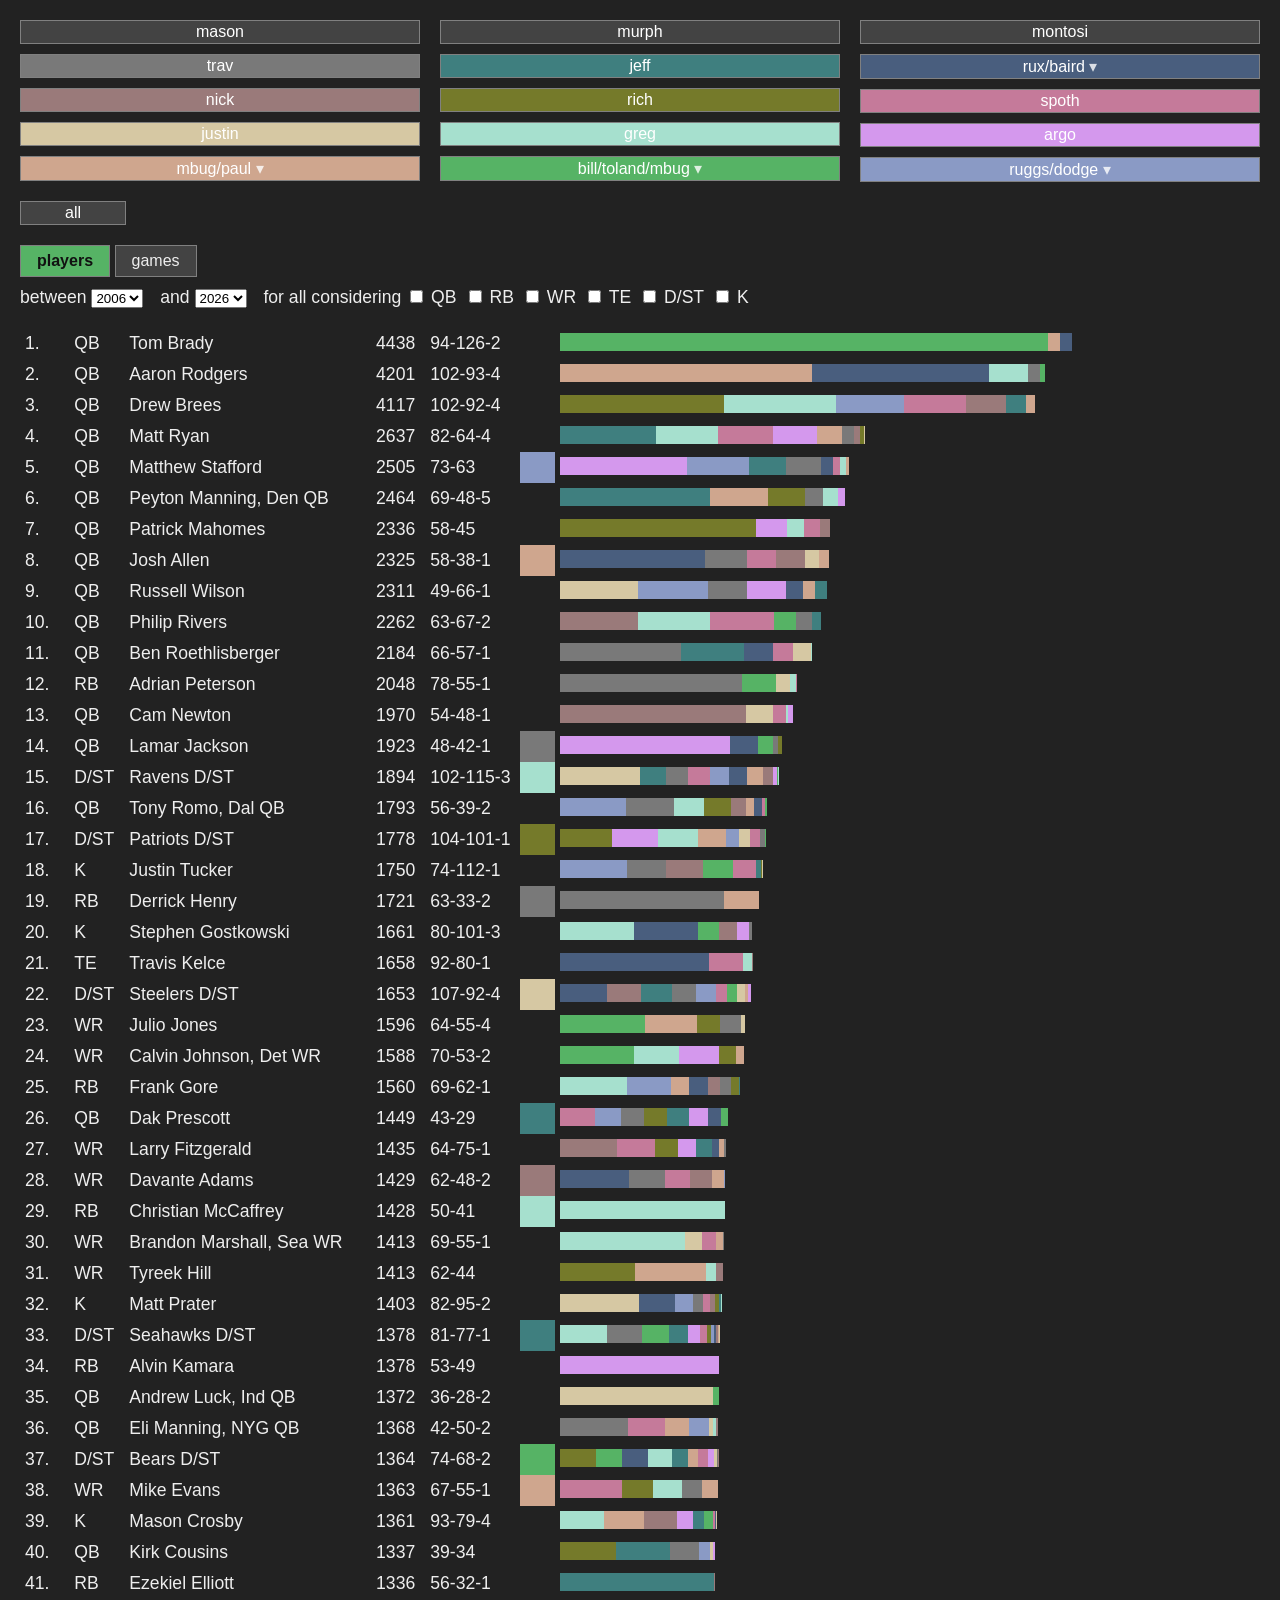
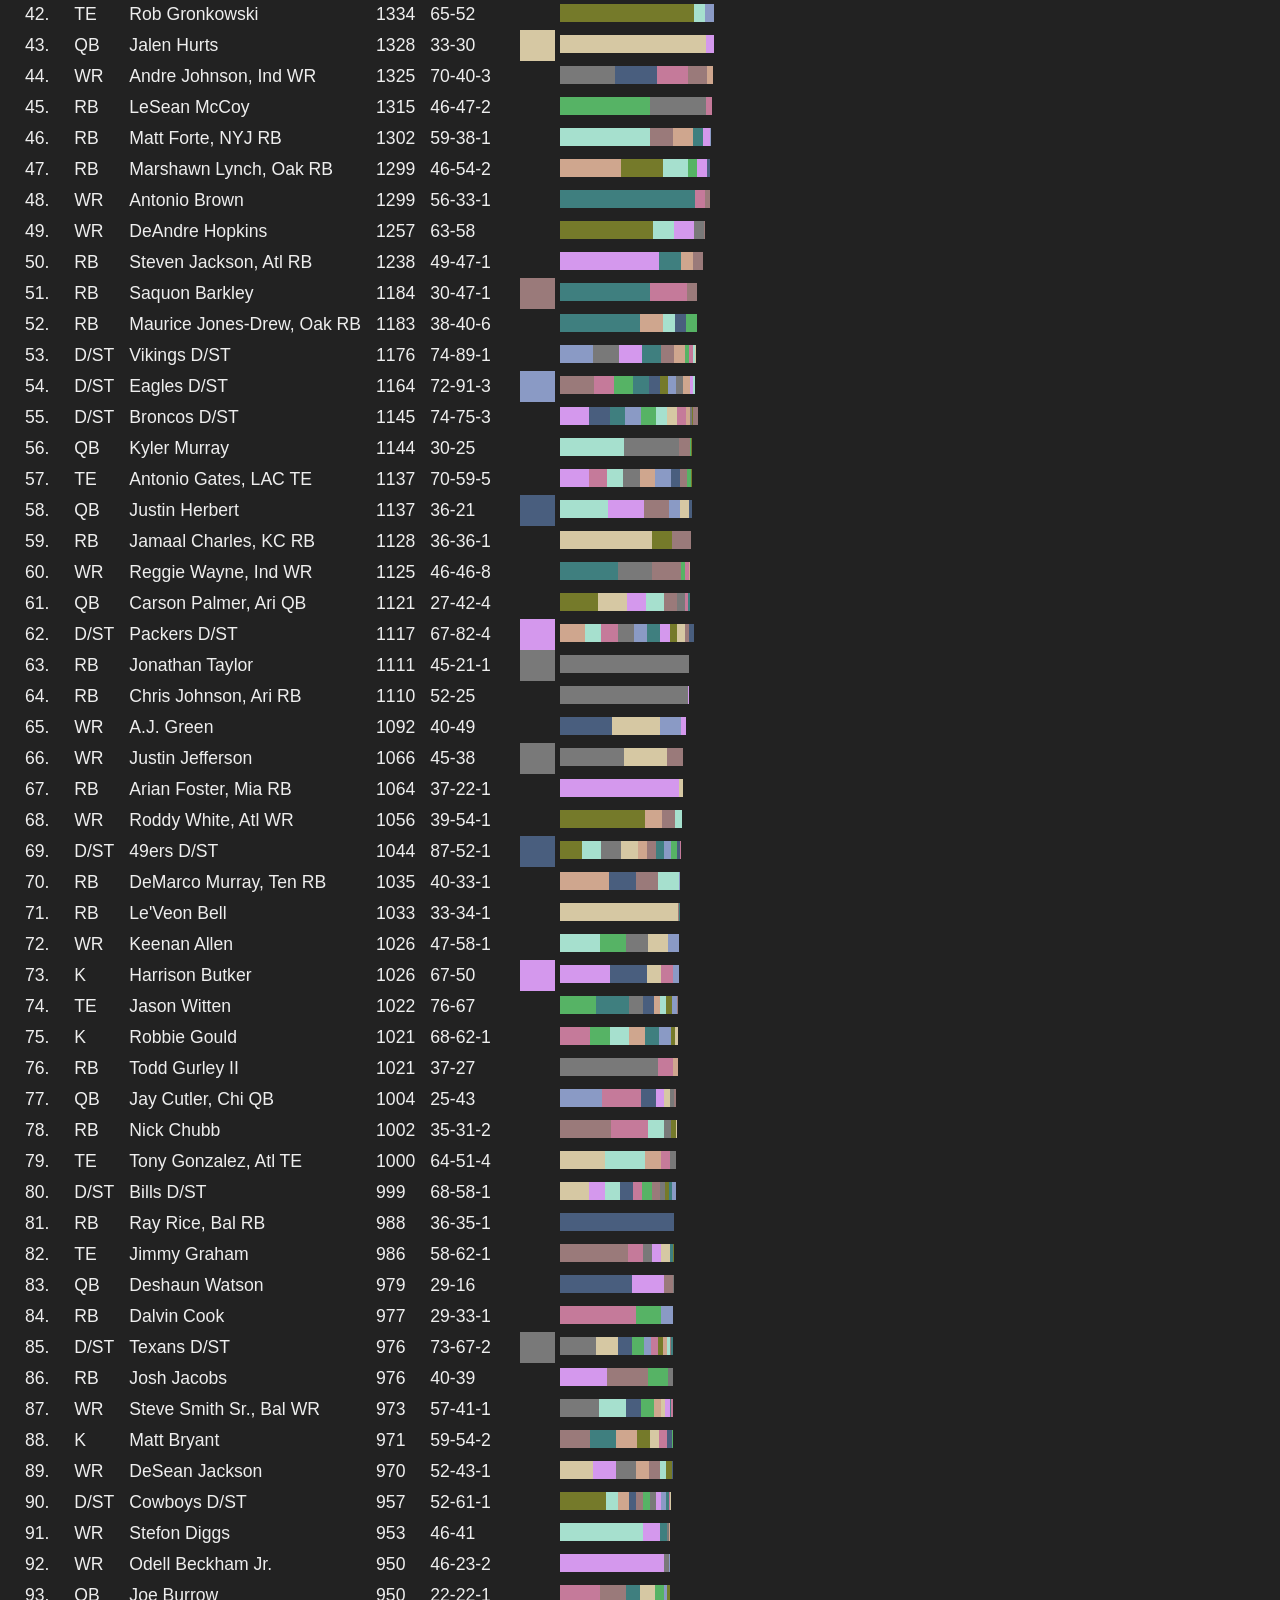
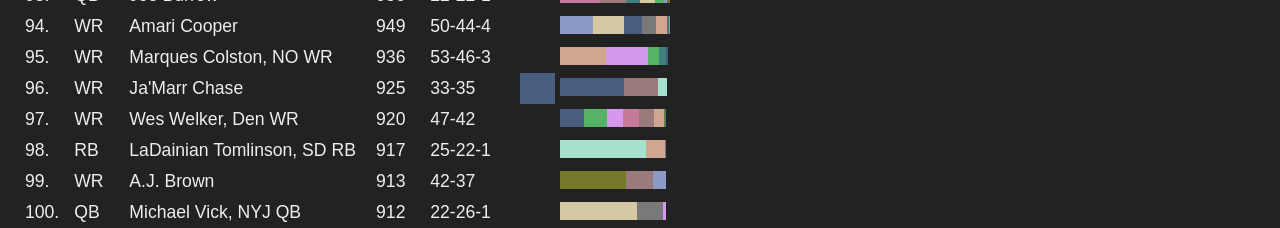
==== ocl/index.html @ f7485cd2 "adding ocl to wishdrops !!" ====
<!DOCTYPE html>
<html lang="en-US">
<head>
    <meta charset="utf-8"/>
    <title>OCL</title>
    <link rel="stylesheet" type="text/css" href="style.css"/>
</head>
<body>

<div class="teams" id="teams"></div>

<div class="clickable" id="all-teams">all</div>

<div class="mode-toggle">
    <button type="button" class="mode-btn active" id="mode-players">players</button>
    <button type="button" class="mode-btn" id="mode-games">games</button>
</div>

<div class="criteria">
    between <select id="start-season"></select>
    and <select id="end-season"></select>
    for <span id="team-name">all</span>

    <span id="players-filters">
        considering
        <span id="positions"></span>
    </span>

    <span id="games-filters" style="display:none">
        outcome
        <select id="outcome-filter">
            <option value="">any</option>
            <option value="win">win</option>
            <option value="loss">loss</option>
            <option value="tie">tie</option>
        </select>
        ruxbee <select id="ruxbee-filter"></select>
        bugton <select id="bugton-filter"></select>
        <label><input type="checkbox" id="multi-week-filter"> 2wk incl</label>
        sort by
        <select id="sort-filter">
            <option value="points_desc">points (high to low)</option>
            <option value="points_asc">points (low to high)</option>
            <option value="margin_desc">margin of victory</option>
            <option value="total_desc">total points</option>
        </select>
    </span>
</div>

<div id="results" class="stat-table"></div>
<div id="games-results"></div>

<div id="feature-background">
    <div id="feature">
        <div class="player-header" id="player-header"></div>
        <div class="grid" id="player-grid"></div>
    </div>
</div>

<div id="game-background">
    <div id="game">
        <div class="game-header" id="game-header"></div>
        <div class="game-table game-home game-team" id="game-home"></div>
        <div class="game-table game-away game-team" id="game-away"></div>
    </div>
</div>

<script src="app.js"></script>
</body>
</html>
---- ocl/style.css ----
html, body {
    height: 100%;
    margin: 0;
    font-family: sans-serif;
    color: #eee;
    background: #222;
}

div.teams {
    -webkit-column-count: 3;
    -moz-column-count: 3;
    column-count: 3;
    -webkit-column-gap: 20px;
    -moz-column-gap: 20px;
    column-gap: 20px;
    margin: 20px 20px 10px 20px;
    text-align: center;
}

div.clickable {
    border: 1px solid gray;
    background-color: rgba(100, 100, 100, 0.5);
    text-align: center;
    padding: 2px;
    margin-bottom: 10px;
    color: #fff;
}

div.clickable:hover, div.stat-row:hover, div.game-summary:hover, div.game-col-player:hover {
    border: 1px solid #ddd;
    cursor: pointer;
}

span.owner-dropdown-arrow {
    opacity: 0.8;
}

span.owner-dropdown-arrow:hover {
    opacity: 1;
}

div.owner-dropdown-menu {
    position: fixed;
    z-index: 5;
    background-color: #333;
    border: 1px solid #666;
    border-radius: 3px;
    margin-top: 2px;
    text-align: left;
}

div.owner-dropdown-item {
    padding: 6px 10px;
    color: #eee;
    white-space: nowrap;
}

div.owner-dropdown-item:hover {
    background-color: rgba(100, 100, 100, 0.5);
    cursor: pointer;
}

#all-teams {
    width: 100px;
    margin: 0 20px 10px 20px;
}

div.criteria {
    margin: 10px 20px;
    font-size: 1.1em;
}

div.criteria label {
    margin-right: 8px;
}

div.criteria select {
    margin-right: 12px;
}

.mode-toggle {
    margin: 20px 20px 0 20px;
}

button.mode-btn {
    background-color: rgba(100, 100, 100, 0.5);
    color: #eee;
    border: 1px solid gray;
    padding: 6px 16px;
    font-size: 1em;
    cursor: pointer;
}

button.mode-btn.active {
    background-color: #56b365;
    color: #111;
    font-weight: bold;
}

#games-results {
    margin: 20px;
}

details.game-entry {
    border: 1px solid #444;
    margin-bottom: 6px;
    border-radius: 4px;
    overflow: hidden;
}

details.game-entry summary {
    display: grid;
    grid-template-columns: 320px 130px 140px;
    align-items: center;
    column-gap: 12px;
    width: 100%;
    padding: 8px 10px;
    cursor: pointer;
    list-style: none;
    font-size: 1.05em;
    box-sizing: border-box;
}

details.game-entry summary::-webkit-details-marker {
    display: none;
}

details.game-entry summary:hover {
    background-color: rgba(100, 100, 100, 0.35);
}

div.game-summary-col {
    overflow: hidden;
    text-overflow: ellipsis;
    white-space: nowrap;
}

span.owner-chip {
    display: inline-flex;
    align-items: center;
}

span.owner-chip-swatch {
    display: inline-block;
    width: 12px;
    height: 12px;
    border-radius: 3px;
    margin-right: 5px;
}

details.game-entry[open] summary {
    background-color: rgba(100, 100, 100, 0.2);
    border-bottom: 1px solid #444;
}

div.game-entry-box {
    padding: 15px;
}

div.game-entry-box::after {
    content: "";
    display: table;
    clear: both;
}

div.stat-table, div.game-table {
    display: table;
    border-collapse: separate;
    margin: 20px;
}

div.stat-row, div.game-row {
    border: 1px solid #444;
    font-size: 1.1em;
    display: table-row;
}

div.stat-col, div.game-col {
    display: table-cell;
    padding: 5px;
    padding-right: 10px;
    vertical-align: middle;
}

div.stat-graph {
    width: 40vw;
}

div.stat-graph-component {
    display: inline-block;
    box-sizing: border-box;
    height: 1em;
}

div.stat-graph-active {
    width: 20px;
    text-align: center;
}

#feature-background, #game-background {
    position: fixed;
    display: none;
    width: 100%;
    height: 100%;
    top: 0;
    left: 0;
    background-color: rgba(0, 0, 0, 0.6);
}

#feature-background { z-index: 2; }
#game-background { z-index: 3; }

#feature, #game {
    max-height: 80%;
    overflow-y: auto;
    font-size: 1.1em;
    color: #111;
    margin: 50px auto;
    padding: 30px;
    max-width: 1000px;
    background-color: rgb(240, 240, 240);
    border-radius: 6px;
}

div.player-header {
    font-size: 1.6em;
    margin-bottom: 10px;
}

.grid {
    display: grid;
    grid-auto-flow: row;
    grid-template-columns: repeat(18, minmax(40px, 1fr));
    grid-auto-rows: 40px;
    text-align: center;
    width: 100%;
}

.grid-item {
    display: flex;
    align-items: center;
    justify-content: center;
    font-size: 0.85em;
    color: #111;
}

.grid-header {
    font-weight: bold;
    color: #333;
}

div.game-header {
    font-size: 1.6em;
    padding-bottom: 15px;
}

div.game-team {
    float: left;
    margin: 10px;
    padding: 15px;
    border-radius: 6px;
    color: #fff;
}

div.game-row-title {
    text-align: center;
    font-size: 1.3em;
    padding-bottom: 10px;
    font-weight: bold;
}

div.game-col-points {
    text-align: right;
}
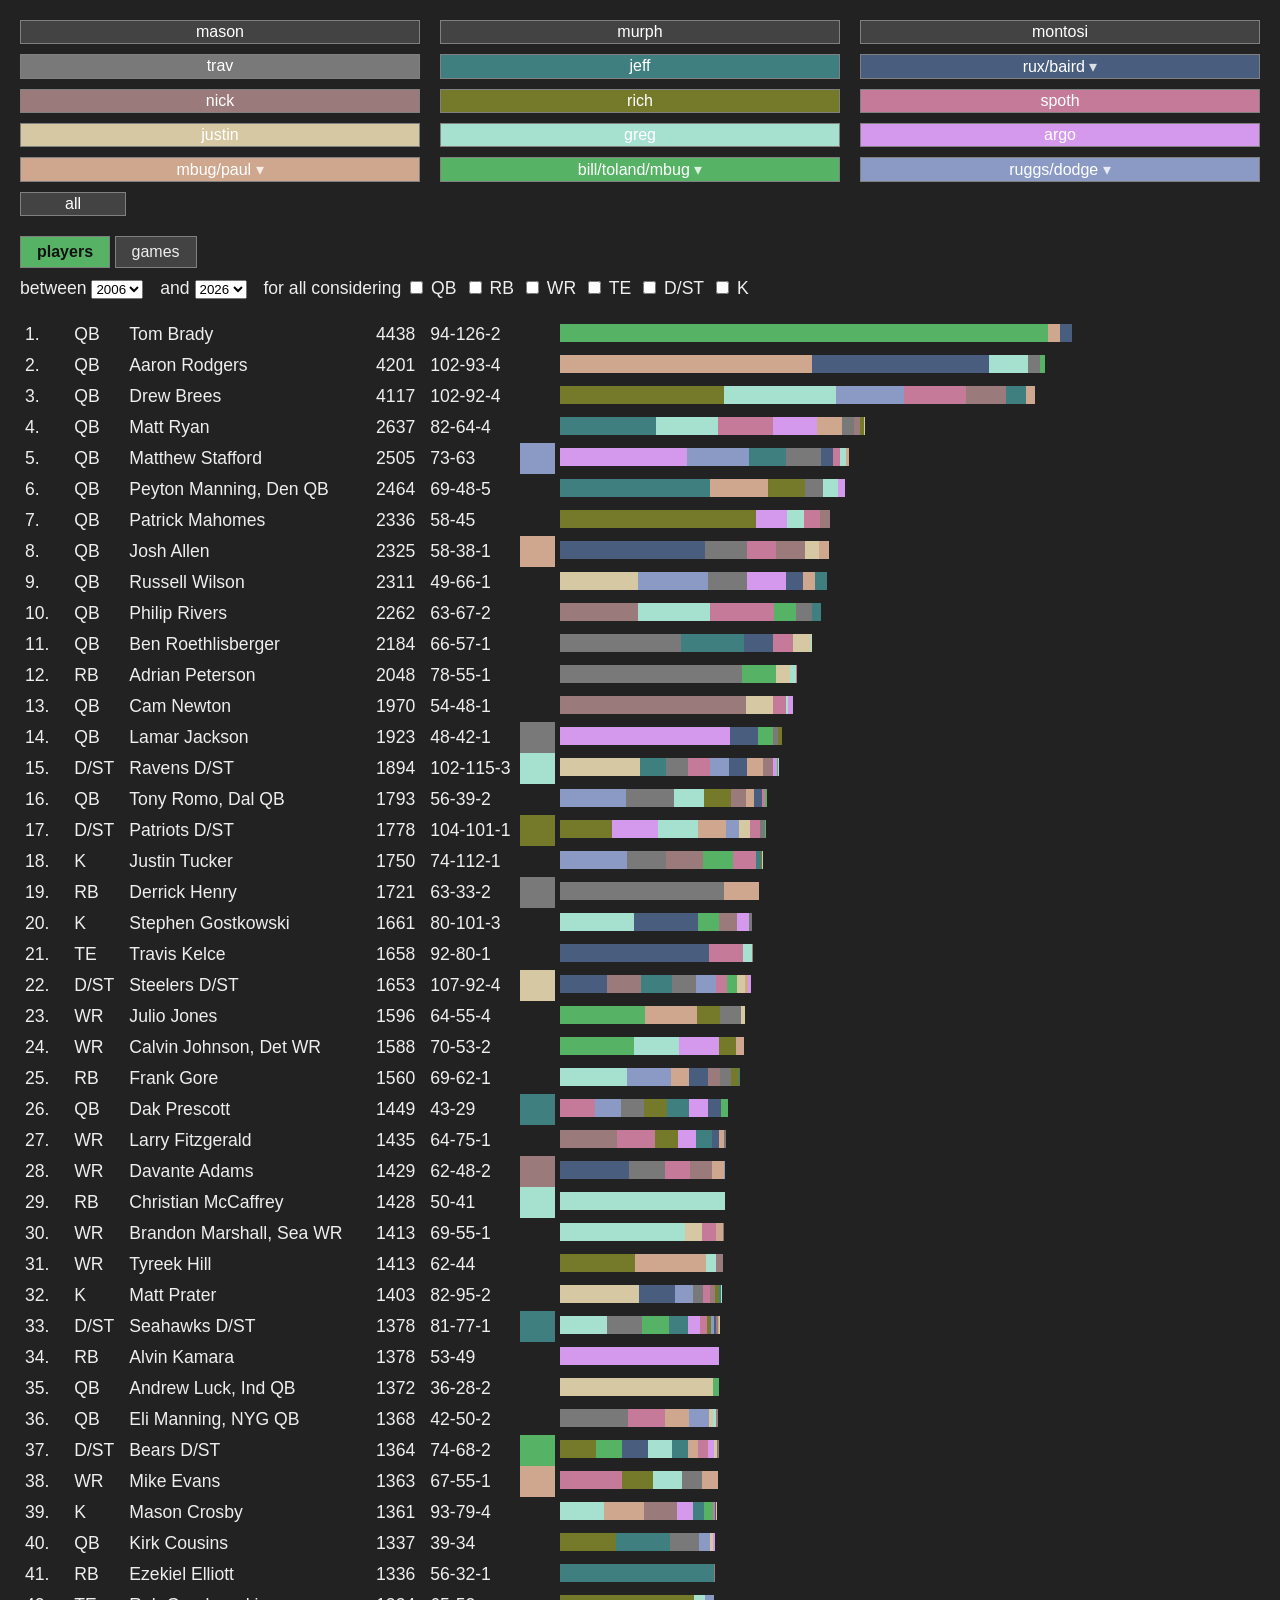
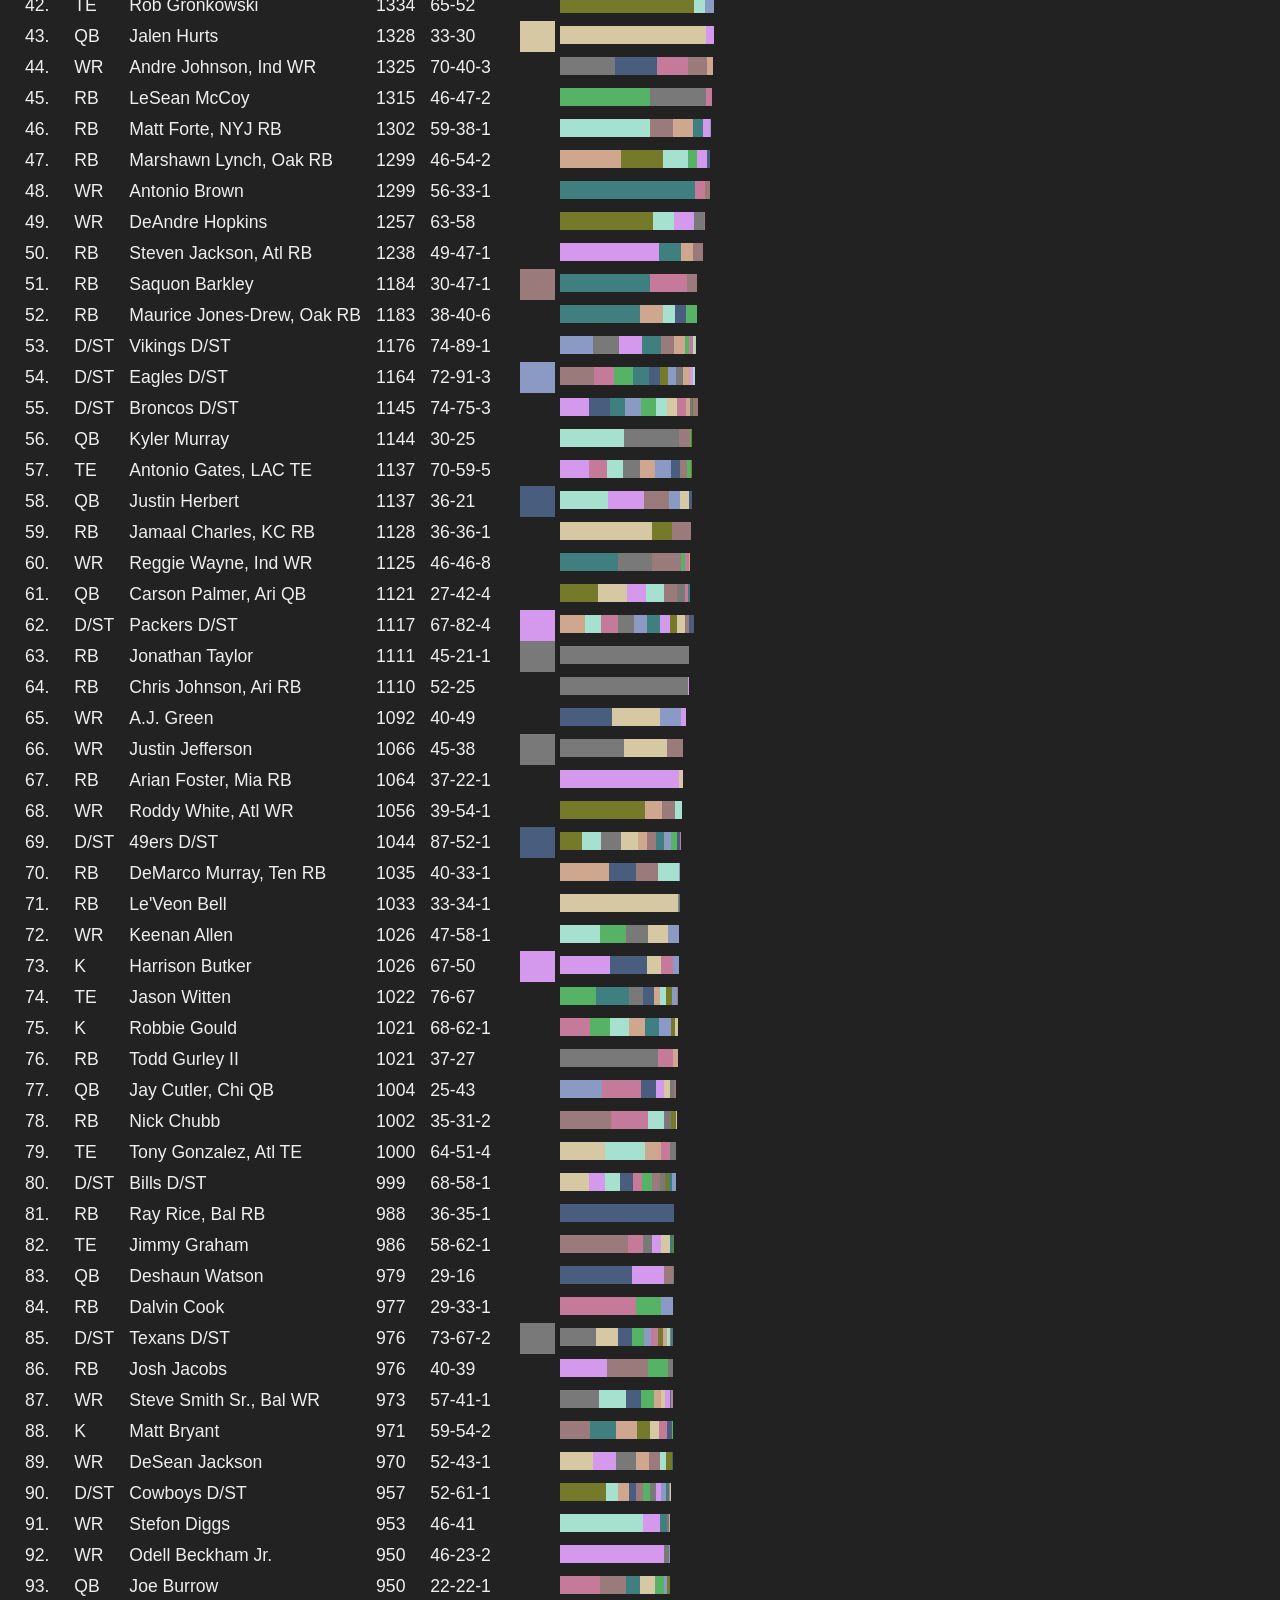
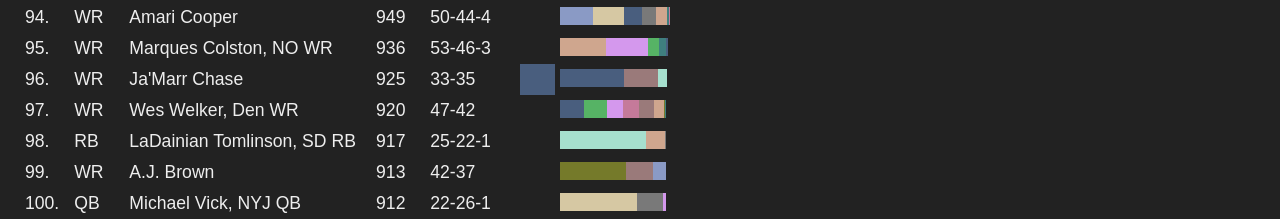
==== commit 062ea761: "ruxbee bugton" ====
--- a/ocl/index.html
+++ b/ocl/index.html
@@ -2,6 +2,7 @@
 <html lang="en-US">
 <head>
     <meta charset="utf-8"/>
+    <meta name="viewport" content="width=device-width, initial-scale=1"/>
     <title>OCL</title>
     <link rel="stylesheet" type="text/css" href="style.css"/>
 </head>
@@ -53,7 +54,9 @@
 <div id="feature-background">
     <div id="feature">
         <div class="player-header" id="player-header"></div>
-        <div class="grid" id="player-grid"></div>
+        <div class="grid-scroll">
+            <div class="grid" id="player-grid"></div>
+        </div>
     </div>
 </div>
 
--- a/ocl/style.css
+++ b/ocl/style.css
@@ -7,12 +7,12 @@
 }
 
 div.teams {
-    -webkit-column-count: 3;
-    -moz-column-count: 3;
-    column-count: 3;
-    -webkit-column-gap: 20px;
-    -moz-column-gap: 20px;
+    display: grid;
+    grid-template-columns: repeat(3, 1fr);
+    grid-template-rows: repeat(5, auto);
+    grid-auto-flow: column;
     column-gap: 20px;
+    row-gap: 10px;
     margin: 20px 20px 10px 20px;
     text-align: center;
 }
@@ -22,7 +22,6 @@
     background-color: rgba(100, 100, 100, 0.5);
     text-align: center;
     padding: 2px;
-    margin-bottom: 10px;
     color: #fff;
 }
 
@@ -227,13 +226,18 @@
     margin-bottom: 10px;
 }
 
+.grid-scroll {
+    overflow-x: auto;
+    -webkit-overflow-scrolling: touch;
+}
+
 .grid {
     display: grid;
     grid-auto-flow: row;
-    grid-template-columns: repeat(18, minmax(40px, 1fr));
+    grid-template-columns: repeat(18, 44px);
     grid-auto-rows: 40px;
     text-align: center;
-    width: 100%;
+    width: max-content;
 }
 
 .grid-item {
@@ -269,6 +273,52 @@
     font-weight: bold;
 }
 
+@media (max-width: 640px) {
+    div.teams {
+        grid-template-columns: 1fr;
+        grid-template-rows: none;
+        grid-auto-flow: row;
+    }
+
+    div.criteria {
+        font-size: 1em;
+    }
+
+    div.clickable {
+        padding: 8px;
+    }
+
+    button.mode-btn {
+        padding: 10px 16px;
+    }
+
+    details.game-entry summary {
+        grid-template-columns: 1fr;
+        row-gap: 4px;
+    }
+
+    div.game-summary-col {
+        white-space: normal;
+        overflow: visible;
+        text-overflow: clip;
+    }
+
+    #feature, #game {
+        margin: 10px auto;
+        padding: 15px;
+        max-width: 100%;
+        max-height: 92%;
+        box-sizing: border-box;
+    }
+
+    div.game-team {
+        float: none;
+        width: 100%;
+        margin: 10px 0;
+        box-sizing: border-box;
+    }
+}
+
 div.game-col-points {
     text-align: right;
 }
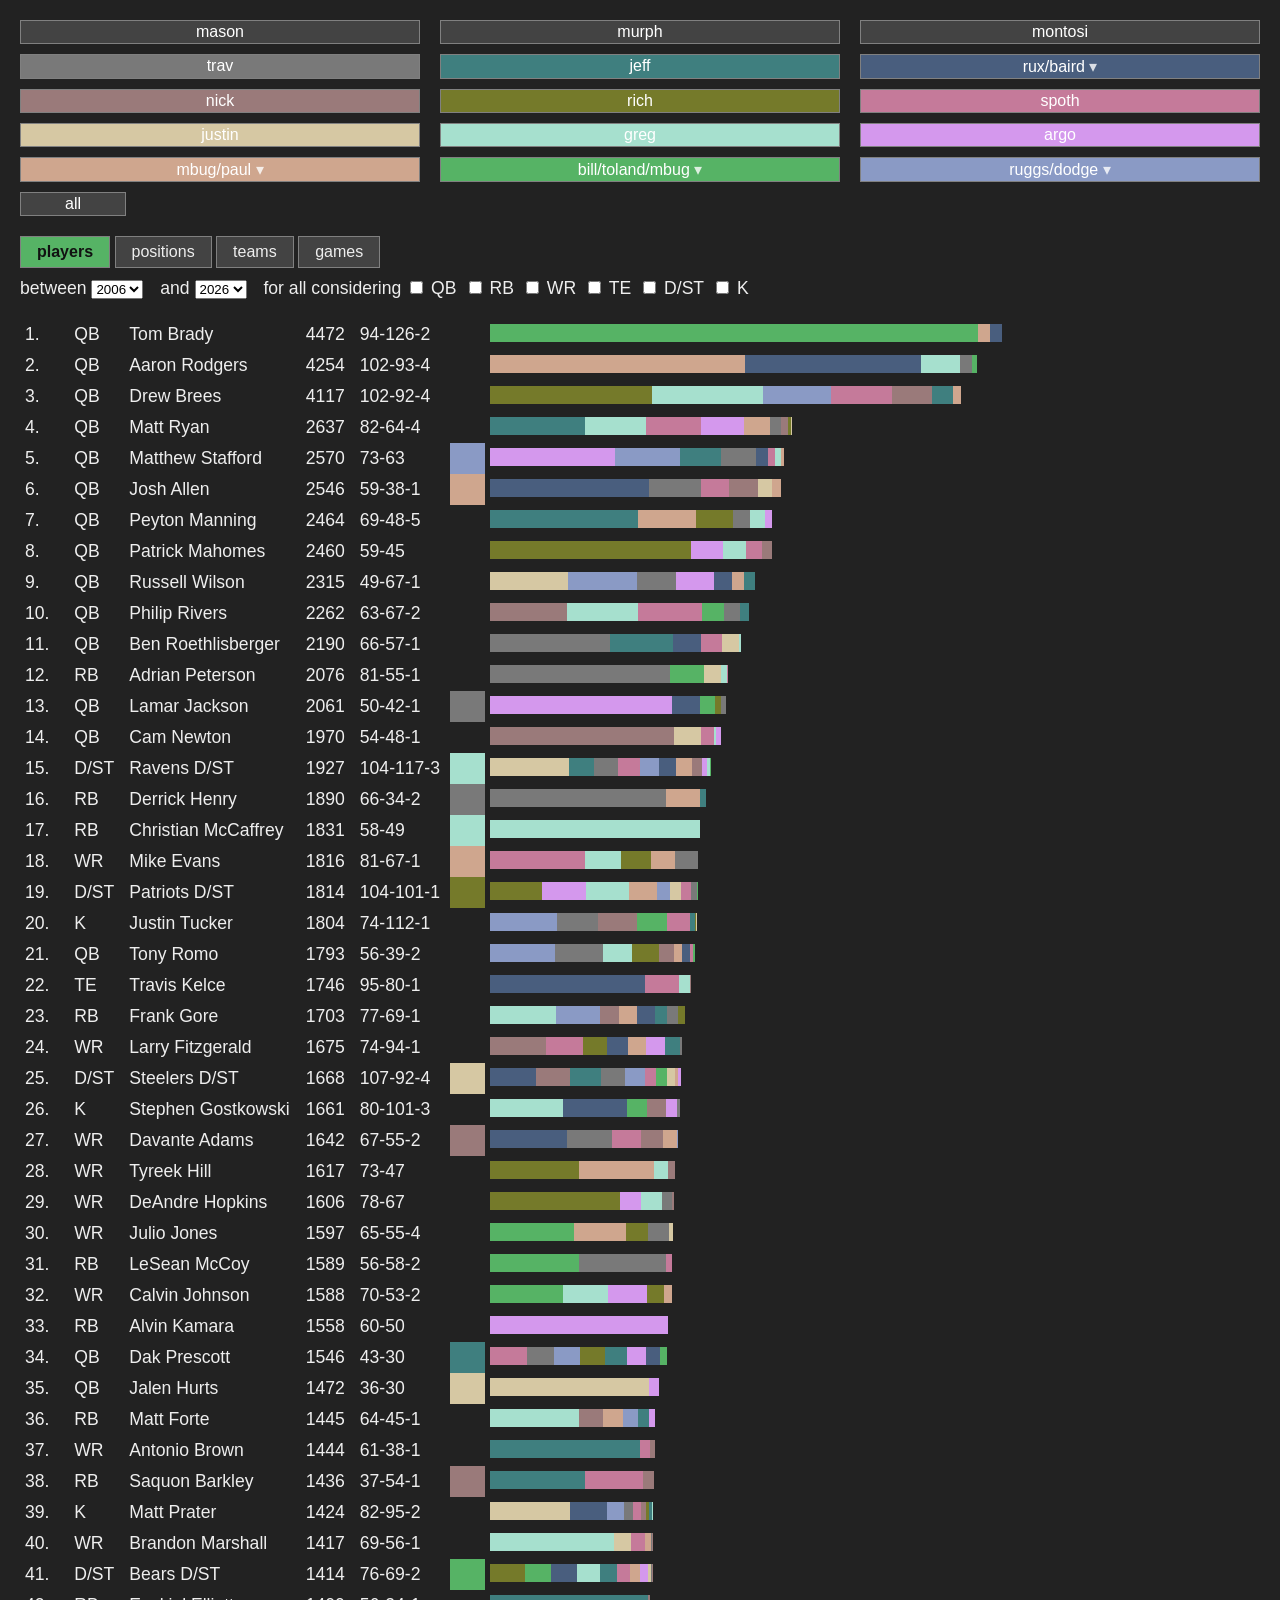
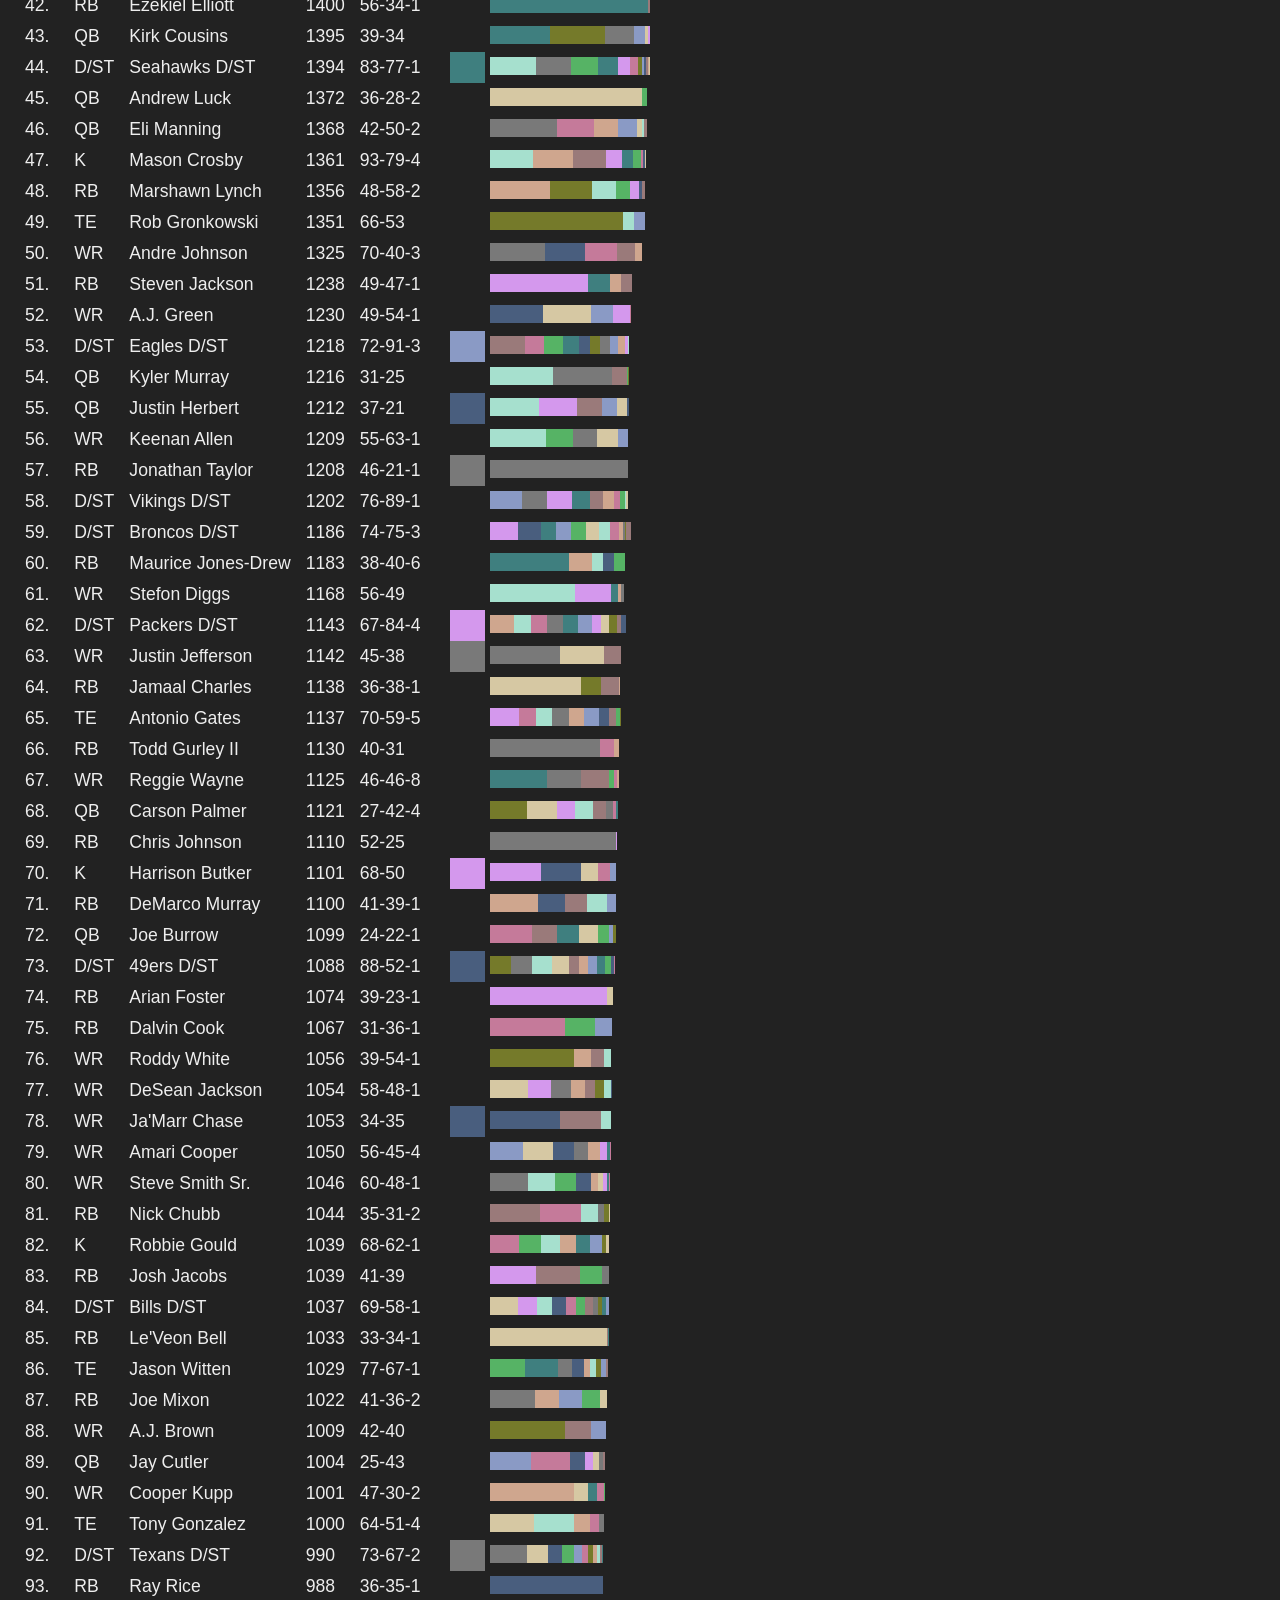
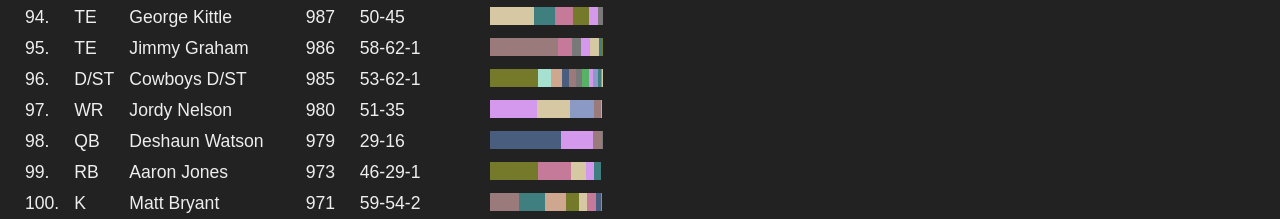
==== commit 6403c125: "fixing flex data" ====
--- a/ocl/index.html
+++ b/ocl/index.html
@@ -14,6 +14,8 @@
 
 <div class="mode-toggle">
     <button type="button" class="mode-btn active" id="mode-players">players</button>
+    <button type="button" class="mode-btn" id="mode-positions">positions</button>
+    <button type="button" class="mode-btn" id="mode-teams">teams</button>
     <button type="button" class="mode-btn" id="mode-games">games</button>
 </div>
 
@@ -22,7 +24,7 @@
     and <select id="end-season"></select>
     for <span id="team-name">all</span>
 
-    <span id="players-filters">
+    <span id="position-filter-wrap">
         considering
         <span id="positions"></span>
     </span>
@@ -40,16 +42,44 @@
         <label><input type="checkbox" id="multi-week-filter"> 2wk incl</label>
         sort by
         <select id="sort-filter">
-            <option value="points_desc">points (high to low)</option>
-            <option value="points_asc">points (low to high)</option>
-            <option value="margin_desc">margin of victory</option>
-            <option value="total_desc">total points</option>
+            <option value="points_desc">points (most)</option>
+            <option value="points_asc">points (least)</option>
+            <option value="margin_desc">margin (most)</option>
+            <option value="margin_asc">margin (least)</option>
+            <option value="total_desc">total (most)</option>
+            <option value="total_asc">total (least)</option>
+        </select>
+    </span>
+
+    <span id="positions-filters" style="display:none">
+        sort by
+        <select id="positions-sort-filter">
+            <option value="points_desc">points (most)</option>
+            <option value="points_asc">points (least)</option>
+            <option value="year_desc">year (newest)</option>
+            <option value="year_asc">year (oldest)</option>
+            <option value="lead_pct_desc">lead % (most)</option>
+            <option value="lead_pct_asc">lead % (least)</option>
+        </select>
+    </span>
+
+    <span id="teams-filters" style="display:none">
+        sort by
+        <select id="teams-sort-filter">
+            <option value="points_desc">points (most)</option>
+            <option value="points_asc">points (least)</option>
+            <option value="year_desc">year (newest)</option>
+            <option value="year_asc">year (oldest)</option>
+            <option value="lead_pct_desc">lead % (most)</option>
+            <option value="lead_pct_asc">lead % (least)</option>
         </select>
     </span>
 </div>
 
 <div id="results" class="stat-table"></div>
 <div id="games-results"></div>
+<div id="positions-results"></div>
+<div id="team-seasons-results"></div>
 
 <div id="feature-background">
     <div id="feature">
@@ -68,6 +98,22 @@
     </div>
 </div>
 
+<div id="position-detail-background">
+    <div id="position-detail">
+        <div class="player-header" id="position-detail-header"></div>
+        <div class="grid-scroll">
+            <div class="grid grid-wide-label" id="position-detail-grid"></div>
+        </div>
+    </div>
+</div>
+
+<div id="schedule-background">
+    <div id="schedule">
+        <div class="player-header" id="schedule-header"></div>
+        <div id="schedule-results"></div>
+    </div>
+</div>
+
 <script src="app.js"></script>
 </body>
 </html>
--- a/ocl/style.css
+++ b/ocl/style.css
@@ -100,6 +100,44 @@
     margin: 20px;
 }
 
+#positions-results {
+    margin: 20px;
+}
+
+#team-seasons-results {
+    margin: 20px;
+}
+
+div.position-row {
+    display: grid;
+    grid-template-columns: 36px 60px 50px 130px 60px 70px 1fr;
+    align-items: center;
+    column-gap: 12px;
+    padding: 4px 10px;
+    border-bottom: 1px solid #333;
+    font-size: 1.02em;
+}
+
+div.team-season-row {
+    display: grid;
+    grid-template-columns: 36px 60px 130px 60px 70px 1fr;
+    align-items: center;
+    column-gap: 12px;
+    padding: 4px 10px;
+    border-bottom: 1px solid #333;
+    font-size: 1.02em;
+}
+
+div.team-season-row:hover {
+    background-color: rgba(100, 100, 100, 0.35);
+    cursor: pointer;
+}
+
+div.position-row:hover {
+    background-color: rgba(100, 100, 100, 0.35);
+    cursor: pointer;
+}
+
 details.game-entry {
     border: 1px solid #444;
     margin-bottom: 6px;
@@ -196,7 +234,9 @@
     text-align: center;
 }
 
-#feature-background, #game-background {
+/* z-index assigned dynamically per modal by pushModal()/reindexModals() in app.js,
+   reflecting stack order rather than a fixed per-type tier */
+#feature-background, #game-background, #position-detail-background, #schedule-background {
     position: fixed;
     display: none;
     width: 100%;
@@ -206,10 +246,7 @@
     background-color: rgba(0, 0, 0, 0.6);
 }
 
-#feature-background { z-index: 2; }
-#game-background { z-index: 3; }
-
-#feature, #game {
+#feature, #game, #position-detail, #schedule {
     max-height: 80%;
     overflow-y: auto;
     font-size: 1.1em;
@@ -221,6 +258,43 @@
     border-radius: 6px;
 }
 
+button.schedule-btn {
+    /* background-color/opacity set inline in JS, team-colored at "5-point week" intensity */
+    font-size: 0.6em;
+    padding: 4px 10px;
+    color: #111;
+    border: 1px solid gray;
+    border-radius: 3px;
+    cursor: pointer;
+    vertical-align: middle;
+}
+
+button.schedule-btn:hover {
+    border-color: #333;
+}
+
+div.schedule-week-label {
+    font-size: 1.3em;
+    font-weight: bold;
+    margin: 20px 0 4px 0;
+    border-bottom: 1px solid #999;
+    padding-bottom: 4px;
+}
+
+div.schedule-week-label:first-child {
+    margin-top: 0;
+}
+
+/* a dedicated thin spacer ROW between position groups (rather than a border on the
+   content cells themselves), so it doesn't collide with the colored cells' own
+   backgrounds right up against it */
+.grid-divider {
+    height: 3px;
+    align-self: center;
+    background-color: #888;
+    border-radius: 2px;
+}
+
 div.player-header {
     font-size: 1.6em;
     margin-bottom: 10px;
@@ -253,6 +327,23 @@
     color: #333;
 }
 
+.grid-wide-label {
+    grid-template-columns: 55px 150px repeat(17, 44px);
+}
+
+.grid-row-label {
+    justify-content: flex-start;
+    padding-left: 6px;
+    overflow: hidden;
+    text-overflow: ellipsis;
+    white-space: nowrap;
+}
+
+.grid-row-label:hover {
+    background-color: rgba(100, 100, 100, 0.2);
+    cursor: pointer;
+}
+
 div.game-header {
     font-size: 1.6em;
     padding-bottom: 15px;
@@ -303,7 +394,7 @@
         text-overflow: clip;
     }
 
-    #feature, #game {
+    #feature, #game, #position-detail, #schedule {
         margin: 10px auto;
         padding: 15px;
         max-width: 100%;
@@ -317,6 +408,12 @@
         margin: 10px 0;
         box-sizing: border-box;
     }
+
+    div.position-row, div.team-season-row {
+        grid-template-columns: 1fr;
+        row-gap: 2px;
+        padding: 8px 10px;
+    }
 }
 
 div.game-col-points {
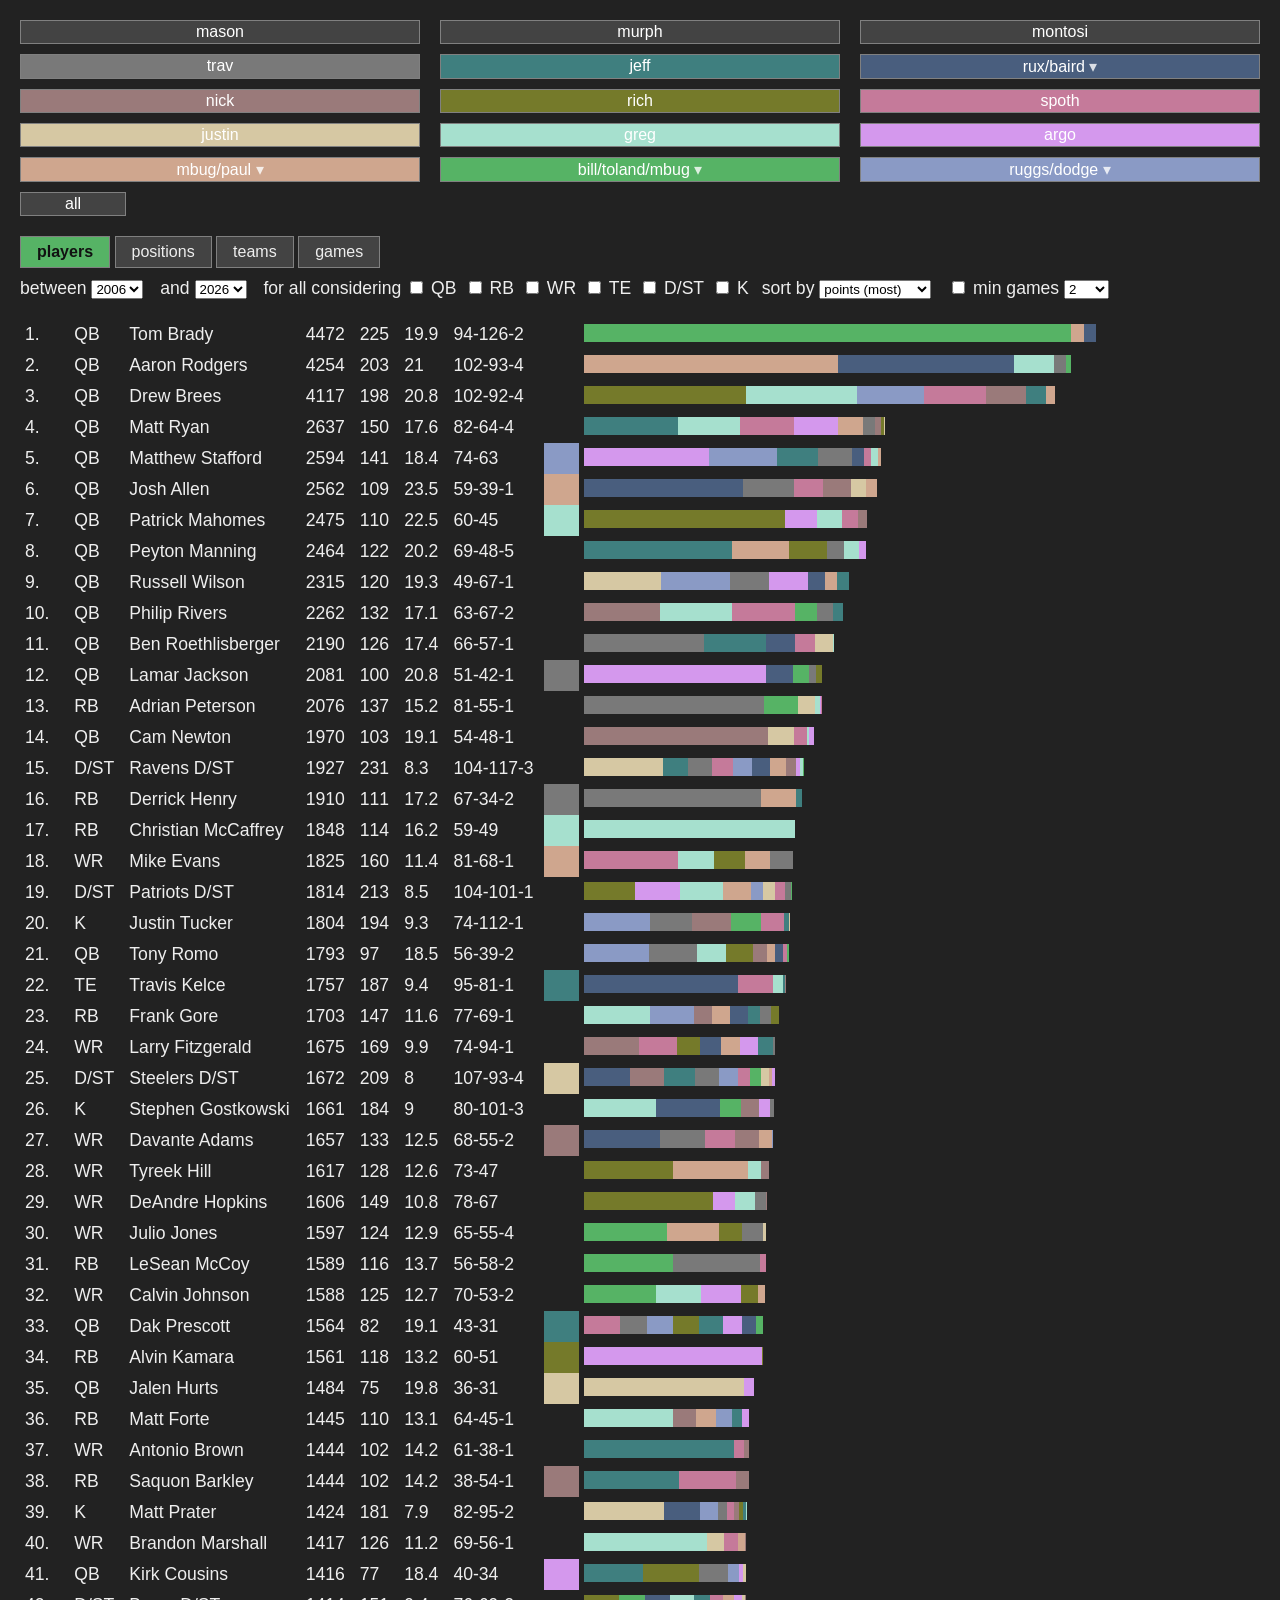
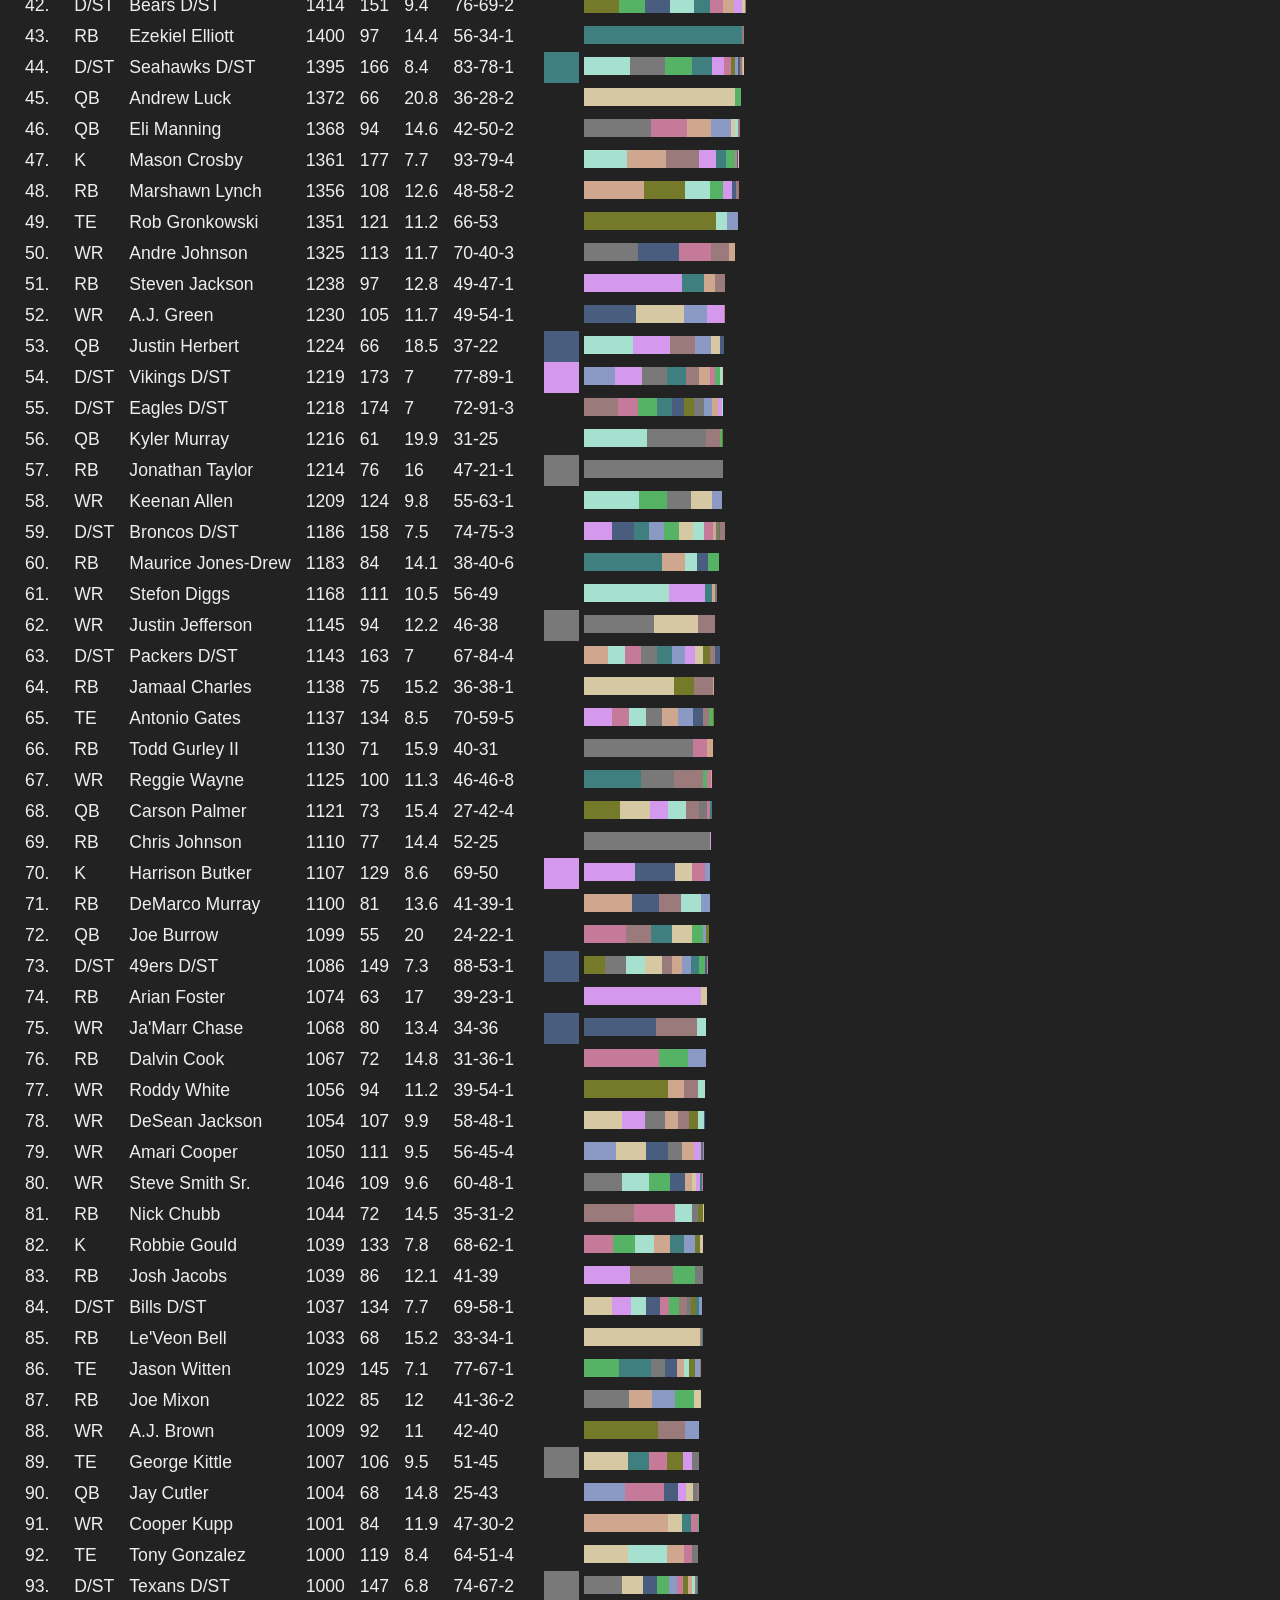
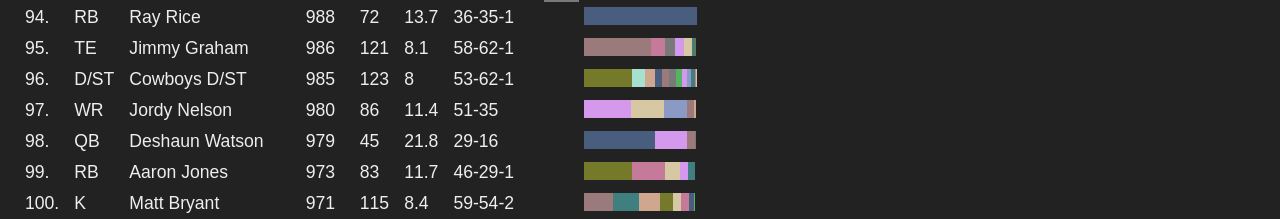
==== commit cc81c020: "2026 week 3" ====
--- a/ocl/index.html
+++ b/ocl/index.html
@@ -29,6 +29,17 @@
         <span id="positions"></span>
     </span>
 
+    <span id="players-filters" style="display:none">
+        sort by
+        <select id="players-sort-filter">
+            <option value="points_desc">points (most)</option>
+            <option value="games_desc">games (most)</option>
+            <option value="average_desc">average (most)</option>
+            <option value="average_asc">average (least)</option>
+        </select>
+        <label><input type="checkbox" id="min-games-filter-enabled"> min games <select id="min-games-filter"></select></label>
+    </span>
+
     <span id="games-filters" style="display:none">
         outcome
         <select id="outcome-filter">
@@ -48,6 +59,8 @@
             <option value="margin_asc">margin (least)</option>
             <option value="total_desc">total (most)</option>
             <option value="total_asc">total (least)</option>
+            <option value="chrono_asc">date (oldest)</option>
+            <option value="chrono_desc">date (newest)</option>
         </select>
     </span>
 
--- a/ocl/style.css
+++ b/ocl/style.css
@@ -308,7 +308,7 @@
 .grid {
     display: grid;
     grid-auto-flow: row;
-    grid-template-columns: repeat(18, 44px);
+    grid-template-columns: repeat(19, 44px);
     grid-auto-rows: 40px;
     text-align: center;
     width: max-content;
@@ -328,7 +328,7 @@
 }
 
 .grid-wide-label {
-    grid-template-columns: 55px 150px repeat(17, 44px);
+    grid-template-columns: 55px 150px repeat(18, 44px);
 }
 
 .grid-row-label {
